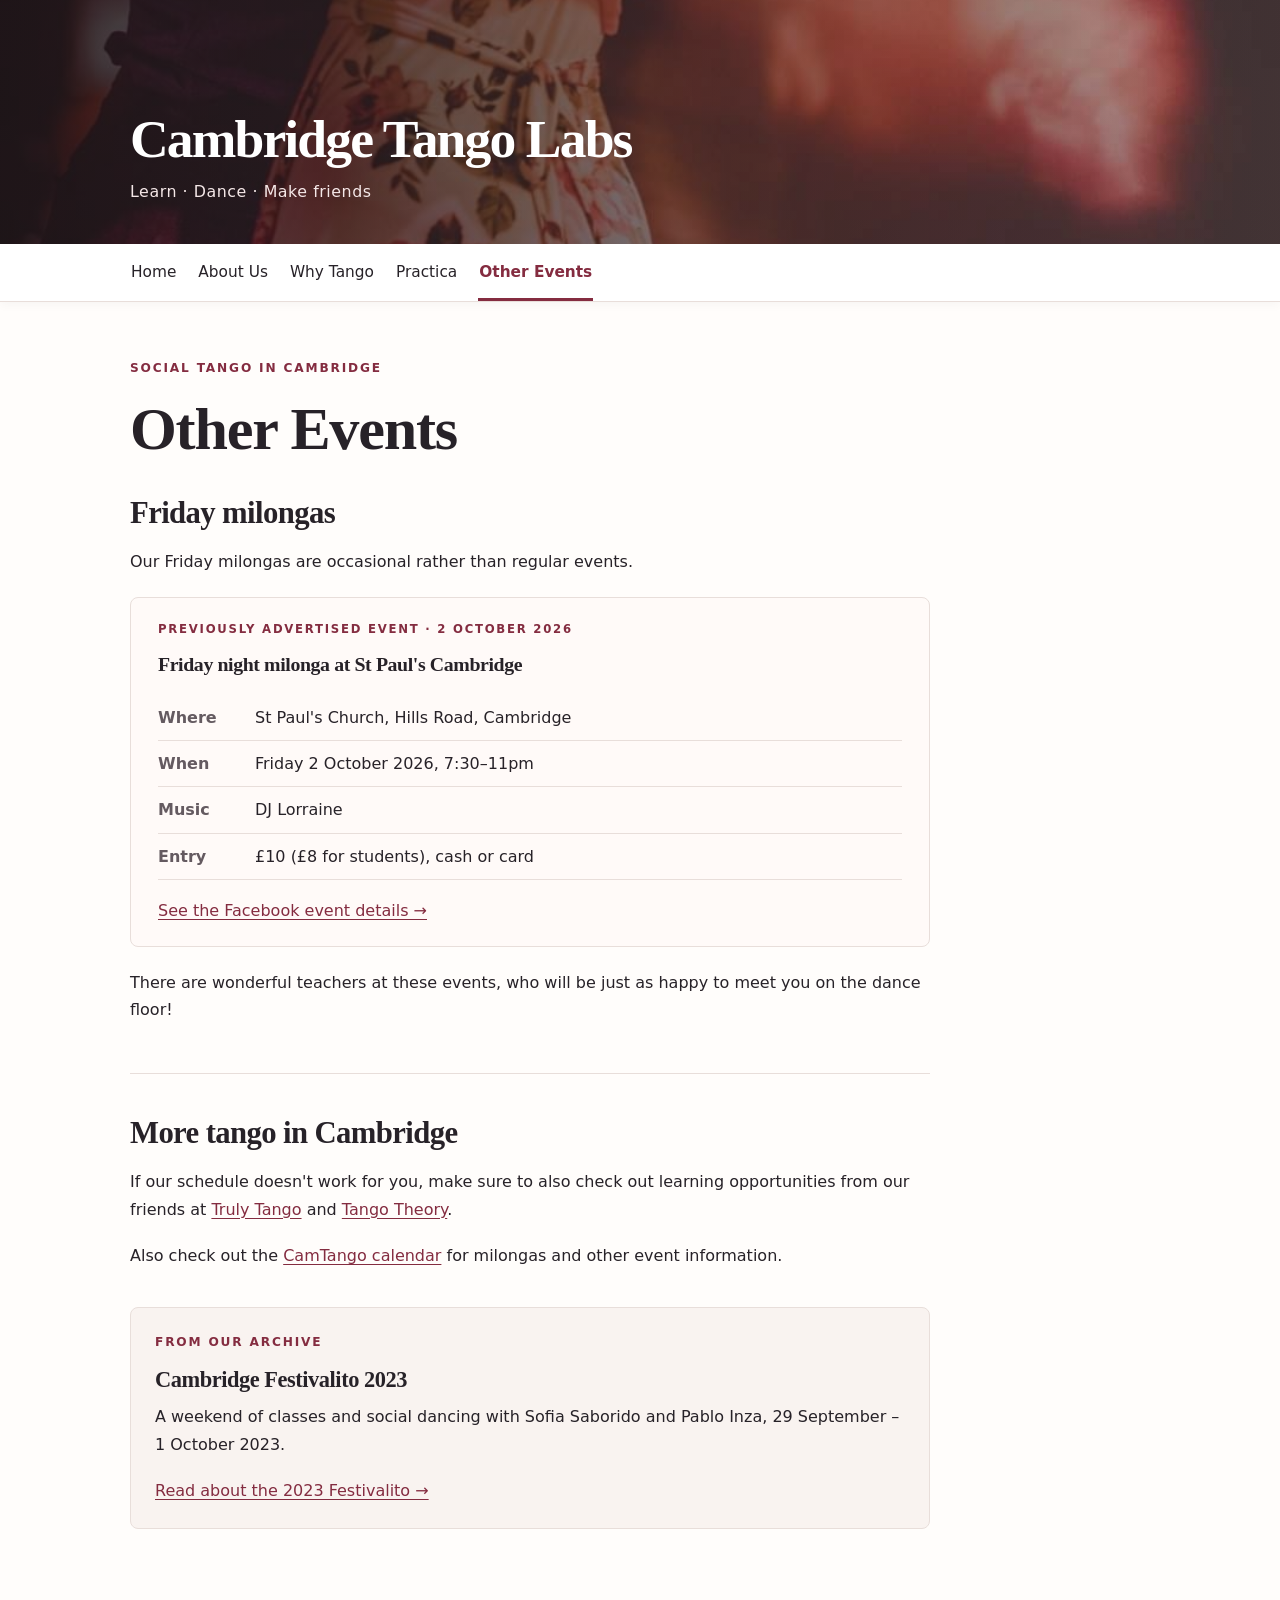
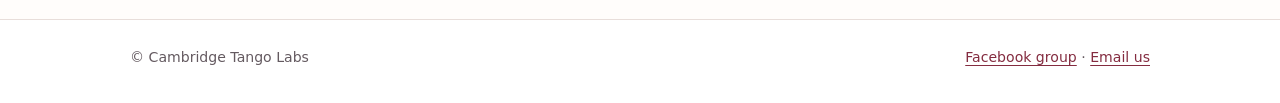
==== other-events.html @ 146b3f13 "updates" ====
<!DOCTYPE html>

<html lang="en">
<head>
<meta charset="utf-8"/>
<meta content="width=device-width, initial-scale=1" name="viewport"/>
<meta content="Friday milongas, social dancing and other Argentine tango events in Cambridge, plus local tango event resources." name="description"/>
<title>Other Events | Cambridge Tango Labs</title>
<link href="style.css" rel="stylesheet"/>
<script defer="" src="site.js"></script>
</head>
<body>
<header class="site-header">
<div aria-label="Tango Labs dancing photograph" class="cover" data-asset-bg="tangolabsbackground" data-asset-root="assets/" role="img">
<div class="cover-overlay">
<div class="container cover-inner">
<a class="brand" href="index.html">Cambridge Tango Labs</a>
<p class="tagline">Learn · Dance · Make friends</p>
</div>
</div>
</div>
<nav aria-label="Main navigation" class="site-nav">
<div class="container nav-inner"><a href="index.html">Home</a><a href="about-us.html">About Us</a><a href="why-tango.html">Why Tango</a><a href="practica.html">Practica</a><a aria-current="page" href="other-events.html">Other Events</a></div>
</nav>
</header>
<main class="container page-main" id="main-content">
<article class="prose events-page">
<p class="eyebrow">Social tango in Cambridge</p>
<h1>Other Events</h1>
<section aria-labelledby="milonga-heading" class="content-section">
<h2 id="milonga-heading">Friday milongas</h2>
<p>Our Friday milongas are occasional rather than regular events.</p>
<div class="event-detail">
<p class="eyebrow">Previously advertised event · 2 October 2026</p>
<h3>Friday night milonga at St Paul's Cambridge</h3>
<dl class="event-facts">
<div><dt>Where</dt><dd>St Paul's Church, Hills Road, Cambridge</dd></div>
<div><dt>When</dt><dd>Friday 2 October 2026, 7:30–11pm</dd></div>
<div><dt>Music</dt><dd>DJ Lorraine</dd></div>
<div><dt>Entry</dt><dd>£10 (£8 for students), cash or card</dd></div>
</dl>
<p><a href="https://fb.me/e/4NLeCy9ao">See the Facebook event details →</a></p>
</div>
<p>There are wonderful teachers at these events, who will be just as happy to meet you on the dance floor!</p>
</section>
<section aria-labelledby="community-heading" class="content-section">
<h2 id="community-heading">More tango in Cambridge</h2>
<p>If our schedule doesn't work for you, make sure to also check out learning opportunities from our friends at <a href="https://www.trulytango.com/">Truly Tango</a> and <a href="https://www.facebook.com/groups/1752774349213435">Tango Theory</a>.</p>
<p>Also check out the <a href="https://www.camtango.com/calendar.html">CamTango calendar</a> for milongas and other event information.</p>
</section>
<div class="archive-card">
<p class="eyebrow">From our archive</p>
<h3>Cambridge Festivalito 2023</h3>
<p>A weekend of classes and social dancing with Sofia Saborido and Pablo Inza, 29 September – 1 October 2023.</p>
<p><a href="festivalito-2023.html">Read about the 2023 Festivalito →</a></p>
</div>
</article>
</main>
<footer class="site-footer">
<div class="container footer-inner">
<span>© Cambridge Tango Labs</span>
<span><a href="https://www.facebook.com/groups/483112526481190" rel="noopener noreferrer">Facebook group</a> · <a href="mailto:rdjianu@gmail.com">Email us</a></span>
</div>
</footer>
</body>
</html>
---- style.css ----
:root { color-scheme: light; --ink:#272228; --muted:#645a60; --wine:#842c40; --wine-dark:#6e2234; --paper:#fffdfb; --rose:#f8eeee; --line:#e8deda; }
* { box-sizing:border-box; }
html { font-family: system-ui, -apple-system, Segoe UI, Roboto, Arial, sans-serif; line-height:1.7; scroll-behavior:smooth; }
body { margin:0; background:var(--paper); color:var(--ink); }
a { color:var(--wine); text-underline-offset:3px; }
a:hover { text-decoration-thickness:2px; }
.container { width:min(100% - 42px, 1020px); margin-inline:auto; }
.cover { position:relative; min-height:244px; background-color:#42353c; background-image:linear-gradient(100deg,rgba(18,14,20,.78),rgba(31,16,26,.25)); background-position:center 48%; background-size:cover; }
.cover-overlay { min-height:244px; background:linear-gradient(90deg,rgba(23,14,18,.72),rgba(23,14,18,.12)); display:flex; align-items:flex-end; }
.cover-inner { padding-block:54px 38px; }
.brand { display:inline-block; font:700 clamp(2rem,5vw,3.35rem)/1.1 Georgia, 'Times New Roman', serif; letter-spacing:-.035em; color:#fff; text-decoration:none; }
.brand:hover { text-decoration:none; color:#fff; }
.tagline { margin:.65rem 0 0; color:#f5e8e8; font-size:.99rem; letter-spacing:.035em; }
.site-nav { background:white; border-bottom:1px solid var(--line); box-shadow:0 3px 10px rgba(42,23,29,.035); }
.nav-inner { display:flex; align-items:stretch; flex-wrap:wrap; gap:0 20px; }
.site-nav a { display:inline-flex; align-items:center; padding:15px 1px 13px; border-bottom:3px solid transparent; color:var(--ink); text-decoration:none; font-size:.96rem; white-space:nowrap; }
.site-nav a:hover,.site-nav a[aria-current=page] { color:var(--wine); }
.site-nav a[aria-current=page] { font-weight:700; border-bottom-color:var(--wine); }
.page-main { min-height:440px; padding-block:56px 90px; }
h1,h2,h3 { font-family:Georgia,'Times New Roman',serif; line-height:1.24; letter-spacing:-.02em; }
h1 { font-size:clamp(2.4rem,4.7vw,3.8rem); margin:0 0 26px; }
h2 { font-size:clamp(1.6rem,2.4vw,2.1rem); margin:44px 0 16px; }
h3 { font-size:1.24rem; margin:0 0 10px; }
p { margin:0 0 19px; }
.eyebrow { text-transform:uppercase; font-size:.76rem; font-weight:750; letter-spacing:.15em; color:var(--wine); margin:0 0 13px; }
.lead { font-size:clamp(1.15rem,2vw,1.36rem); line-height:1.6; color:#42373e; }
.prose { max-width:800px; }
.prose ul { padding-left:1.5rem; }
.prose .video { margin:28px 0; }
.video iframe { display:block; width:100%; aspect-ratio:16/9; border:0; border-radius:8px; background:#262127; }
figcaption, .caption-text { color:var(--muted); font-size:.83rem; line-height:1.55; padding-top:8px; }
figure { margin:10px 0 24px; }
.photo-grid { display:grid; grid-template-columns:repeat(2,minmax(0,1fr)); gap:22px; margin-top:40px; }
.photo-grid img { display:block; width:100%; aspect-ratio:3/2; object-fit:cover; border-radius:8px; background:#e7dad6; }
.photo-grid img:not([src]) { display:none; }
.welcome { max-width:730px; }
.welcome h1 { max-width:720px; }
.main-feature { margin-top:42px; padding:clamp(24px,4vw,44px); max-width:890px; background:var(--rose); border-left:5px solid var(--wine); border-radius:0 9px 9px 0; }
.main-feature h2 { font-size:clamp(2rem,3.5vw,3rem); margin:0 0 16px; }
.main-feature p:not(.eyebrow):not(.micro) { max-width:680px; font-size:1.13rem; }
.main-feature .micro { margin:16px 0 0; font-size:.85rem; color:var(--muted); }
.button { display:inline-flex; align-items:center; gap:13px; background:var(--wine); color:#fff; padding:12px 18px; border-radius:5px; text-decoration:none; font-size:.95rem; font-weight:650; }
.button:hover { background:var(--wine-dark); color:#fff; }
.section-space { margin-top:76px; }
.feature-grid { display:grid; grid-template-columns:repeat(3,minmax(0,1fr)); gap:16px; margin:24px 0 26px; }
.feature { display:block; min-height:180px; position:relative; border:1px solid var(--line); border-radius:7px; padding:24px; background:white; color:var(--ink); text-decoration:none; }
.feature:hover { border-color:var(--wine); box-shadow:0 3px 16px rgba(61,26,34,.065); text-decoration:none; }
.feature h3 { margin:6px 0 8px; }
.feature p { color:var(--muted); font-size:.92rem; line-height:1.5; }
.feature-label { font-size:.76rem; color:var(--wine); font-weight:650; }
.feature-arrow { position:absolute; right:18px; bottom:12px; color:var(--wine); }
.notice { border-left:4px solid var(--wine); background:var(--rose); padding:16px 20px; margin:32px 0; border-radius:0 6px 6px 0; }
.schedule { margin:24px 0 34px; border-top:1px solid var(--line); }
.schedule-row { display:grid; grid-template-columns:130px 1fr; gap:24px; border-bottom:1px solid var(--line); padding:21px 0; }
.schedule-time { color:var(--wine); font-weight:700; white-space:nowrap; }
.schedule-row h3 { margin:0 0 8px; }
.schedule-row p { margin:0; }
.archive-card { background:#f9f3f0; border:1px solid var(--line); border-radius:8px; padding:24px; margin-top:38px; }
.archive-card h3 { font-size:1.4rem; }
.archive-card p:last-child { margin-bottom:0; }
.archive { padding:14px 18px; background:var(--rose); border-left:4px solid var(--wine); }
.site-footer { border-top:1px solid var(--line); background:#fff; }
.footer-inner { padding-block:26px 33px; display:flex; justify-content:space-between; flex-wrap:wrap; gap:8px 24px; font-size:.88rem; color:var(--muted); }
@media(max-width:720px) { .cover,.cover-overlay { min-height:190px; } .cover-inner { padding-block:43px 29px; } .page-main { padding-block:35px 64px; } .feature-grid { grid-template-columns:1fr; } .feature { min-height:125px; } .photo-grid { grid-template-columns:1fr; } .photo-grid img { max-width:600px; } .section-space { margin-top:54px; } }
@media(max-width:480px) { .container { width:min(100% - 30px,1020px); } .nav-inner { gap:0 16px; } .site-nav a { font-size:.88rem; padding:10px 0 8px; } .schedule-row { grid-template-columns:1fr; gap:4px; } }


/* Compact home introduction and Sunday Practica feature. */
.home-kicker { margin-bottom: 13px; font-family:inherit; line-height:1.5; }
.welcome .lead { margin-bottom:0; }
.main-feature { margin-top:27px; padding:clamp(20px,3vw,30px); }
.main-feature h2 { font-size:clamp(1.65rem,3vw,2.35rem); margin-bottom:10px; }
.main-feature p:not(.eyebrow):not(.micro) { font-size:1.04rem; line-height:1.65; margin-bottom:0; }
.page-main:has(.welcome) { padding-top:40px; padding-bottom:66px; }


/* Practica and Other Events v4 */
.prose .content-section + .content-section { margin-top:50px; padding-top:12px; border-top:1px solid var(--line); }
.prose .content-section > h2:first-child { margin-top:28px; }
.practica-page .content-section:first-child h1 { max-width:780px; font-size:clamp(2.15rem,4vw,3.3rem); }
.practica-page .focus-list, .practica-page .parking-list { margin:14px 0 26px; padding-left:1.35rem; }
.practica-page .focus-list li, .practica-page .parking-list li { padding-left:.25rem; margin-bottom:12px; line-height:1.68; }
.practica-page .focus-list li::marker, .practica-page .parking-list li::marker { color:var(--wine); }
.practica-page .focus-list strong { color:#3b2931; }
.venue-box { border-left:4px solid var(--wine); background:var(--rose); border-radius:0 7px 7px 0; padding:17px 20px; margin-top:25px; display:flex; flex-wrap:wrap; align-items:baseline; justify-content:space-between; gap:8px 28px; }
.event-detail { border:1px solid var(--line); border-radius:8px; background:#fffaf8; padding:22px 27px; margin:21px 0 22px; }
.event-detail .eyebrow { font-size:.73rem; }
.event-detail h3 { margin-bottom:18px; }
.event-facts { margin:0 0 14px; }
.event-facts > div { display:grid; grid-template-columns:85px 1fr; gap:12px; padding:9px 0; border-bottom:1px solid var(--line); }
.event-facts dt { font-weight:700; color:var(--muted); }
.event-facts dd { margin:0; }
.event-detail > p:last-child { margin:17px 0 0; }
.private-classes { margin-top:48px; }
@media (max-width:480px) { .event-detail { padding:18px; } .event-facts > div { grid-template-columns:65px 1fr; gap:8px; } }
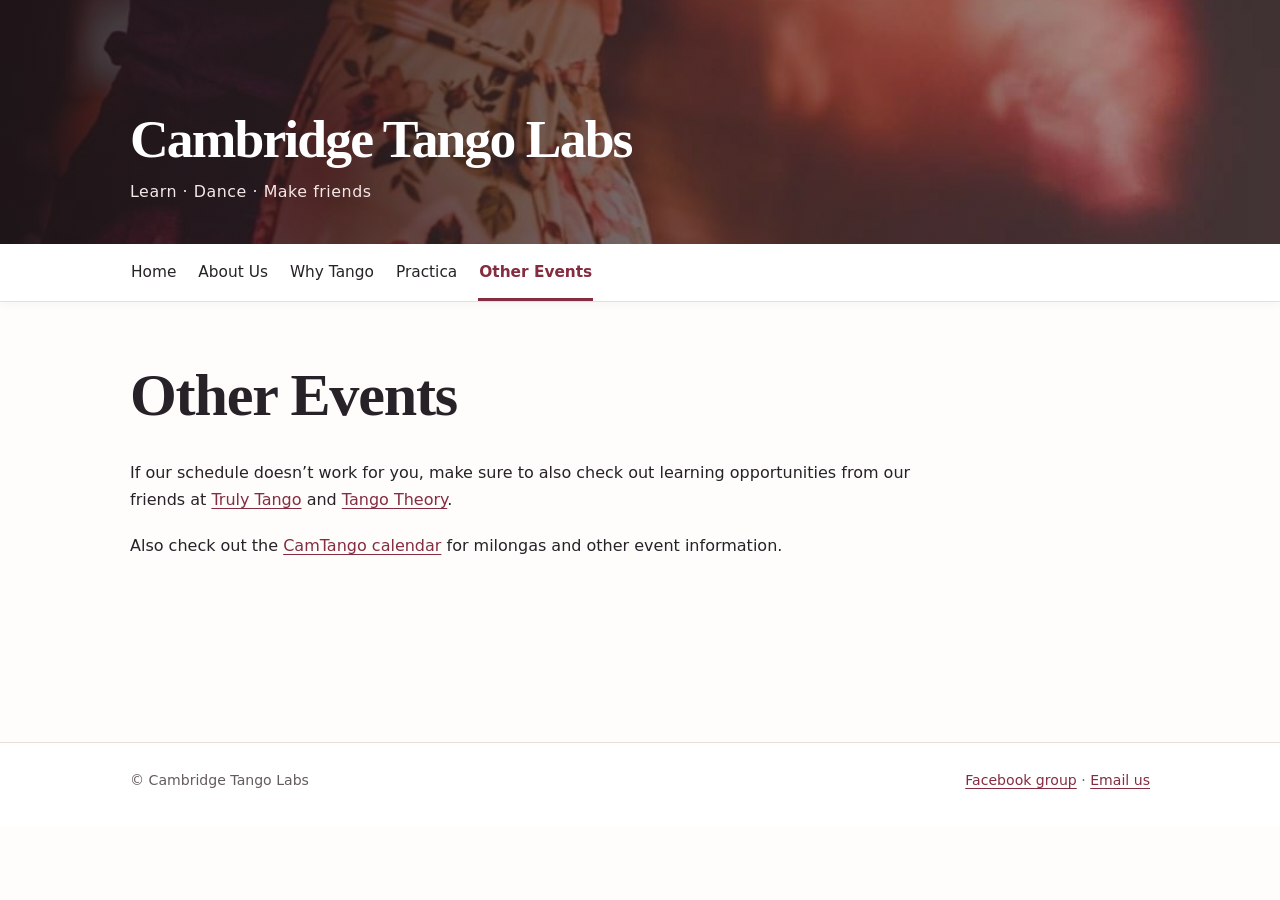
==== commit fc3d5af4: "simpler" ====
--- a/other-events.html
+++ b/other-events.html
@@ -4,7 +4,7 @@
 <head>
 <meta charset="utf-8"/>
 <meta content="width=device-width, initial-scale=1" name="viewport"/>
-<meta content="Friday milongas, social dancing and other Argentine tango events in Cambridge, plus local tango event resources." name="description"/>
+<meta content="Learning opportunities and Argentine tango events in Cambridge: Truly Tango, Tango Theory and the CamTango calendar." name="description"/>
 <title>Other Events | Cambridge Tango Labs</title>
 <link href="style.css" rel="stylesheet"/>
 <script defer="" src="site.js"></script>
@@ -24,37 +24,7 @@
 </nav>
 </header>
 <main class="container page-main" id="main-content">
-<article class="prose events-page">
-<p class="eyebrow">Social tango in Cambridge</p>
-<h1>Other Events</h1>
-<section aria-labelledby="milonga-heading" class="content-section">
-<h2 id="milonga-heading">Friday milongas</h2>
-<p>Our Friday milongas are occasional rather than regular events.</p>
-<div class="event-detail">
-<p class="eyebrow">Previously advertised event · 2 October 2026</p>
-<h3>Friday night milonga at St Paul's Cambridge</h3>
-<dl class="event-facts">
-<div><dt>Where</dt><dd>St Paul's Church, Hills Road, Cambridge</dd></div>
-<div><dt>When</dt><dd>Friday 2 October 2026, 7:30–11pm</dd></div>
-<div><dt>Music</dt><dd>DJ Lorraine</dd></div>
-<div><dt>Entry</dt><dd>£10 (£8 for students), cash or card</dd></div>
-</dl>
-<p><a href="https://fb.me/e/4NLeCy9ao">See the Facebook event details →</a></p>
-</div>
-<p>There are wonderful teachers at these events, who will be just as happy to meet you on the dance floor!</p>
-</section>
-<section aria-labelledby="community-heading" class="content-section">
-<h2 id="community-heading">More tango in Cambridge</h2>
-<p>If our schedule doesn't work for you, make sure to also check out learning opportunities from our friends at <a href="https://www.trulytango.com/">Truly Tango</a> and <a href="https://www.facebook.com/groups/1752774349213435">Tango Theory</a>.</p>
-<p>Also check out the <a href="https://www.camtango.com/calendar.html">CamTango calendar</a> for milongas and other event information.</p>
-</section>
-<div class="archive-card">
-<p class="eyebrow">From our archive</p>
-<h3>Cambridge Festivalito 2023</h3>
-<p>A weekend of classes and social dancing with Sofia Saborido and Pablo Inza, 29 September – 1 October 2023.</p>
-<p><a href="festivalito-2023.html">Read about the 2023 Festivalito →</a></p>
-</div>
-</article>
+<article class="prose events-page"><h1>Other Events</h1><p>If our schedule doesn’t work for you, make sure to also check out learning opportunities from our friends at <a href="https://www.trulytango.com/">Truly Tango</a> and <a href="https://www.facebook.com/groups/1752774349213435">Tango Theory</a>.</p><p>Also check out the <a href="https://www.camtango.com/calendar.html">CamTango calendar</a> for milongas and other event information.</p></article>
 </main>
 <footer class="site-footer">
 <div class="container footer-inner">
